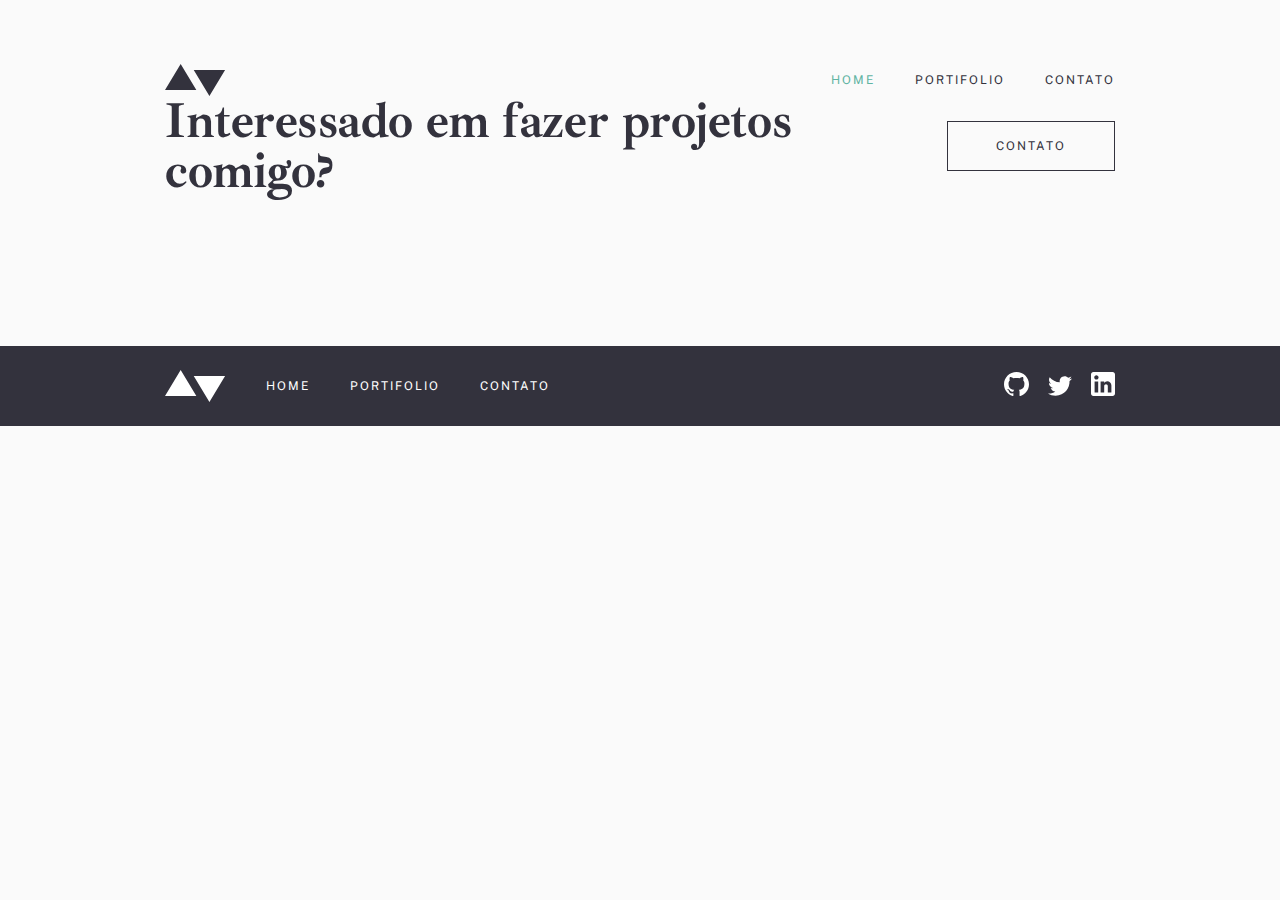
==== pages/contato/index.html @ d25fe9f8 "Home" ====
<!DOCTYPE html>
<html lang="pt">

<head>
    <meta charset="UTF-8">
    <meta name="viewport" content="width=device-width, initial-scale=1.0">
    <title>Document</title>

    <link rel="preconnect" href="https://fonts.googleapis.com">
    <link rel="preconnect" href="https://fonts.gstatic.com" crossorigin>
    <link
        href="https://fonts.googleapis.com/css2?family=Ibarra+Real+Nova:wght@400;700&family=Public+Sans:wght@100;400;700&display=swap"
        rel="stylesheet">
    <link rel="stylesheet" href="../../css/global.css">
    <link rel="stylesheet" href="../../css/fonts.css">
    <link rel="stylesheet" href="../../css/buttons.css">
    <link rel="stylesheet" href="../../css/forms.css">
    <link rel="stylesheet" href="../../css/header.css">
    <link rel="stylesheet" href="../../css/footer.css">
    <link rel="stylesheet" href="../../css/colors.css">
    <link rel="stylesheet" href="../../css/spacing.css">
    <link rel="stylesheet" href="../../css/container.css">
    <link rel="stylesheet" href="style.css">
</head>

<body>
    <div class="header">
        <img src="../../assets/logo-dark.svg" alt="logo">
        <nav class="header__nav">
            <a class="link color--cyan mr-4" href="#">Home</a>
            <a class="link mr-4" href="#">Portifolio</a>
            <a class="link" href="#">Contato</a>
        </nav>
    </div>
    <div class="container">
    </div>
    <div class="contact-section">
        <h1 class="title--h1">Interessado em fazer projetos comigo?</h1>
        <a href="" class="btn--contato">contato</a>
    </div>
    <div class="footer">
        <nav class="footer__nav">
            <img class="mr-4" src="../../assets/logo-light.svg" alt="logo">
            <a class="link mr-4 color--white" href="">Home</a>
            <a class="link mr-4 color--white" href="">Portifolio</a>
            <a class="link color--white" href="">Contato</a>
        </nav>
        <div class="footer__redes">
            <a class="mr-1_5" href=""><img src="../../assets/icons/github-light.svg" alt="github icon"></a>
            <a class="mr-1_5" href=""><img src="../../assets/icons/twitter-light.svg" alt="twitter icon"></a>
            <a href=""><img src="../../assets/icons/linkedin-light.svg" alt="linkedin icon"></a>
        </div>
    </div>
</body>

</html>
---- css/global.css ----
*{
    font-family: 'Public Sans', sans-serif;

    padding: 0;
    margin: 0;
    box-sizing: border-box;
}
body{
    display: flex;
    flex-direction: column;
    align-items: center;

    background: #FAFAFA;

    padding-top: 64px;
}
---- css/fonts.css ----
/*Titulos*/
.title--h1{
    font-family: 'Ibarra Real Nova', serif;
    font-style: normal;
    font-weight: bold;
    font-size: 50px;
    line-height: 50px;
    letter-spacing: -0.446429px;  
    color: #33323D;
}
.title--h2{
    font-family: 'Ibarra Real Nova', serif;
    font-style: normal;
    font-weight: bold;
    font-size: 40px;
    line-height: 42px;
    letter-spacing: -0.357143px;
    color: #33323D;
}
.title--h3{
    font-family: 'Ibarra Real Nova', serif;
    font-style: normal;
    font-weight: normal;
    font-size: 32px;
    line-height: 36px; 
    letter-spacing: -0.285714px;   
    color: #33323D;
}

/*Textos*/
.text{
    font-family: 'Public Sans', sans-serif;
    font-style: normal;
    font-weight: normal;
    font-size: 16px;
    line-height: 30px;
    color: #33323D;
}
.text-size--small{
    font-size: 15px;
}

/*Links*/
.link{
    font-family: 'Public Sans', sans-serif;
    text-decoration: none;
    font-style: normal;
    font-weight: normal;
    font-size: 12px;
    line-height: 14px;
    letter-spacing: 2px;
    text-transform: uppercase;
    color: #33323D;    
}
---- css/buttons.css ----
/*Botao primario*/
.btn--sobre-mim{
    font-family: 'Public Sans', sans-serif;
    text-decoration: none;
    font-style: normal;
    font-weight: normal;
    font-size: 12px;
    line-height: 14px;
    text-align: center;
    letter-spacing: 2px;
    text-transform: uppercase;
    color: #FFFFFF;

    background: #203A4C;

    padding: 17px 48px;
}
.btn--sobre-mim:hover{
    background: #5FB4A2;
}

/*Botoes secundarios*/
.btn--contato{
    font-family: 'Public Sans', sans-serif;
    text-decoration: none;
    font-style: normal;
    font-weight: normal;
    font-size: 12px;
    line-height: 14px;
    letter-spacing: 2px;
    text-transform: uppercase;
    color: #33323D;

    background: #FAFAFA;

    padding: 17px 48px;
    border: 1px solid #33323D;
}
.btn--contato:hover{
    color: #FAFAFA;

    background: #33323D;
}
.btn--enviar{
    font-family: 'Public Sans', sans-serif;
    text-decoration: none;
    font-style: normal;
    font-weight: normal;
    font-size: 12px;
    line-height: 14px;
    text-align: center;
    letter-spacing: 2px;
    text-transform: uppercase;
    color: #FFFFFF;

    background: #203A4C;
    
    padding: 17px 48px;
}
.btn--enviar:hover{
    background: #5FB4A2;
}
---- css/forms.css ----
/*Label*/
.label{
    font-family: 'Public Sans', sans-serif;
    font-style: normal;
    font-weight: bold;
    font-size: 13px;
    line-height: 30px;
    color: #33323D;  
    mix-blend-mode: normal;
    opacity: 0.8;
}

/*textarea*/
.textarea{
    resize: none;
    background: #EBEBEC;
    mix-blend-mode: normal;

    padding: 5px;
    border: 2px solid #EBEBEC;
}
.textarea:focus{
    border: 2px solid #000000;
}

/*input*/
.input{
    all: unset;
    cursor: text;
    background: #EBEBEC;
    mix-blend-mode: normal;

    padding: 10px 5px;
}
.input:focus{
    border: 2px solid #000000;
}
---- css/header.css ----
.header{
    display: flex;
    width: 100%;
    align-items: center;
    justify-content: space-between;

    padding: 0 165px;
}
.header__nav{
    display: flex;
    align-items: center;
    justify-content: space-between;
}
---- css/footer.css ----
.contact-section{
    display: flex;
    width: 100%;
    align-items: center;
    justify-content: space-between;

    padding: 0 165px;
    margin-bottom: 150px;
}
.contact-section h2{
    width: 30%;
}
.footer{
    display: flex;
    width: 100%;
    align-items: center;
    justify-content: space-between;

    background: #33323D;

    padding: 24px 165px;
}
.footer__nav{
    display: flex;
    align-items: center;
    justify-content: space-between;
}
---- css/colors.css ----
/*Cores primarias*/
.color--white{
    color: #ffffff;
}
.color--cyan{
    color: #5FB4A2;
}
.color--dark-blue{
    color: #203A4C;
}
.color--grayish-dark-blue{
    color: #33323D;
}

/*Cores de background*/
.bg-color--very-light-gray{
    background-color: #FAFAFA;
}

/*Cores de input*/
.input-color--light-gray{
    color: #EAEAEB;
}
---- css/spacing.css ----
.mt-5{
    margin-top: 50px;
}
.mt-15{
    margin-top: 150px;
}

.mr-1_5{
    margin-right: 15px;
}
.mr-4{
    margin-right: 40px;
}
.mr-50{
    margin-right: 500px;
}
.mr-28{
    margin-right: 280px;
}

.mb-3{
    margin-bottom: 30px;
}

.pt-5{
    padding-top: 50px;
}

.pr-5{
    padding-right: 50px;
}

.pb-5{
    padding-bottom: 50px;
}

.pl-2_5{
    padding-left: 25px;
}

/*flex alinhamento de itens unicos*/
.align-self--center{
    align-self: center;
}
---- css/container.css ----
.container{
    display: flex;
    width: 100%;
    flex-direction: column;
    align-items: center;

    padding: 0 165px;
}
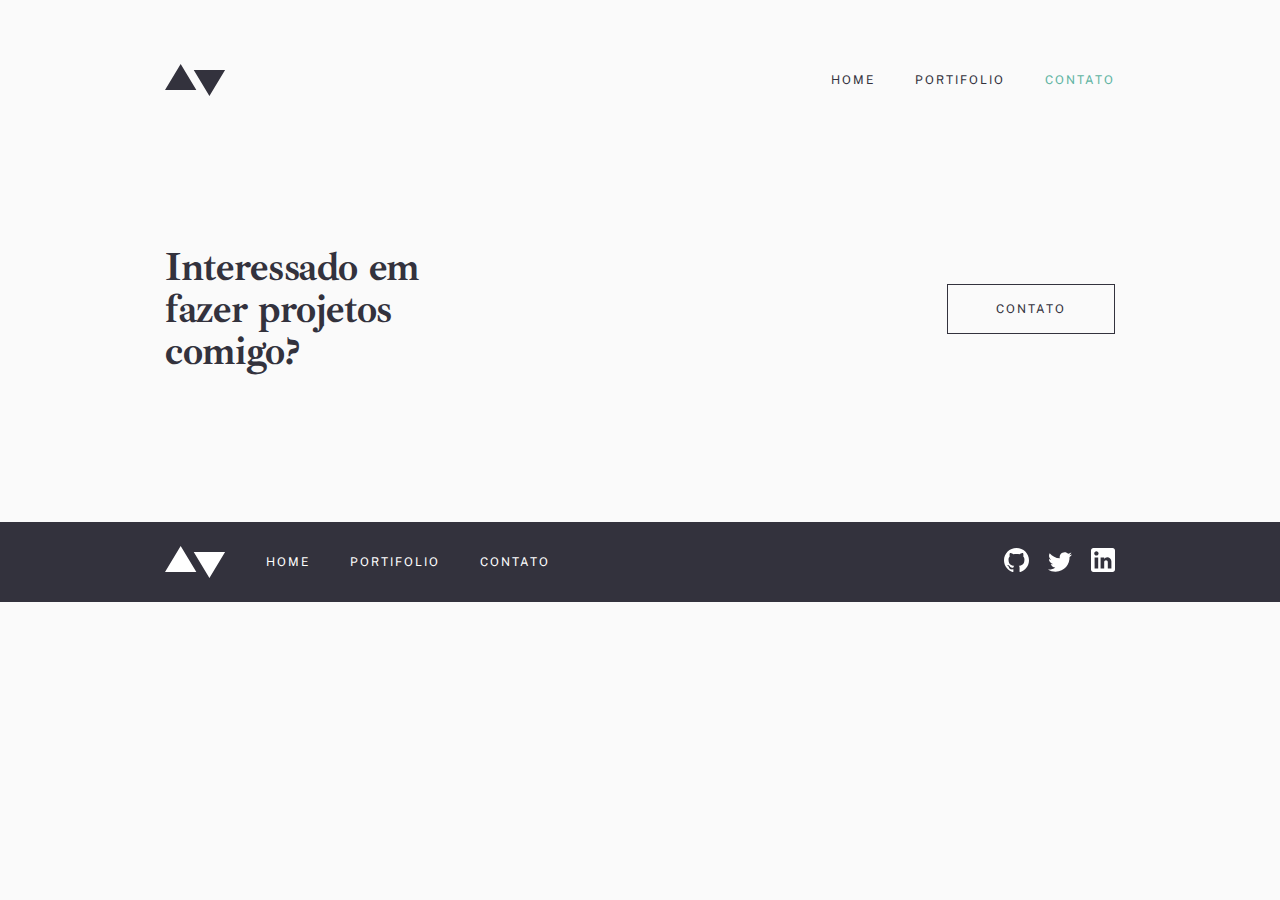
==== commit e415c557: "Home" ====
--- a/pages/contato/index.html
+++ b/pages/contato/index.html
@@ -4,7 +4,7 @@
 <head>
     <meta charset="UTF-8">
     <meta name="viewport" content="width=device-width, initial-scale=1.0">
-    <title>Document</title>
+    <title>titulo</title>
 
     <link rel="preconnect" href="https://fonts.googleapis.com">
     <link rel="preconnect" href="https://fonts.gstatic.com" crossorigin>
@@ -19,6 +19,7 @@
     <link rel="stylesheet" href="../../css/footer.css">
     <link rel="stylesheet" href="../../css/colors.css">
     <link rel="stylesheet" href="../../css/spacing.css">
+    <link rel="stylesheet" href="../../css/borders.css">
     <link rel="stylesheet" href="../../css/container.css">
     <link rel="stylesheet" href="style.css">
 </head>
@@ -27,15 +28,15 @@
     <div class="header">
         <img src="../../assets/logo-dark.svg" alt="logo">
         <nav class="header__nav">
-            <a class="link color--cyan mr-4" href="#">Home</a>
+            <a class="link mr-4" href="#">Home</a>
             <a class="link mr-4" href="#">Portifolio</a>
-            <a class="link" href="#">Contato</a>
+            <a class="link color--cyan" href="#">Contato</a>
         </nav>
     </div>
     <div class="container">
     </div>
-    <div class="contact-section">
-        <h1 class="title--h1">Interessado em fazer projetos comigo?</h1>
+    <div class="contact-section mt-15">
+        <h2 class="title--h2">Interessado em fazer projetos comigo?</h2>
         <a href="" class="btn--contato">contato</a>
     </div>
     <div class="footer">
--- a/css/borders.css
+++ b/css/borders.css
@@ -0,0 +1,6 @@
+.bt{
+    border-top: 2px solid #EBEBEC;
+}
+.bb{
+    border-bottom: 2px solid #EBEBEC;
+}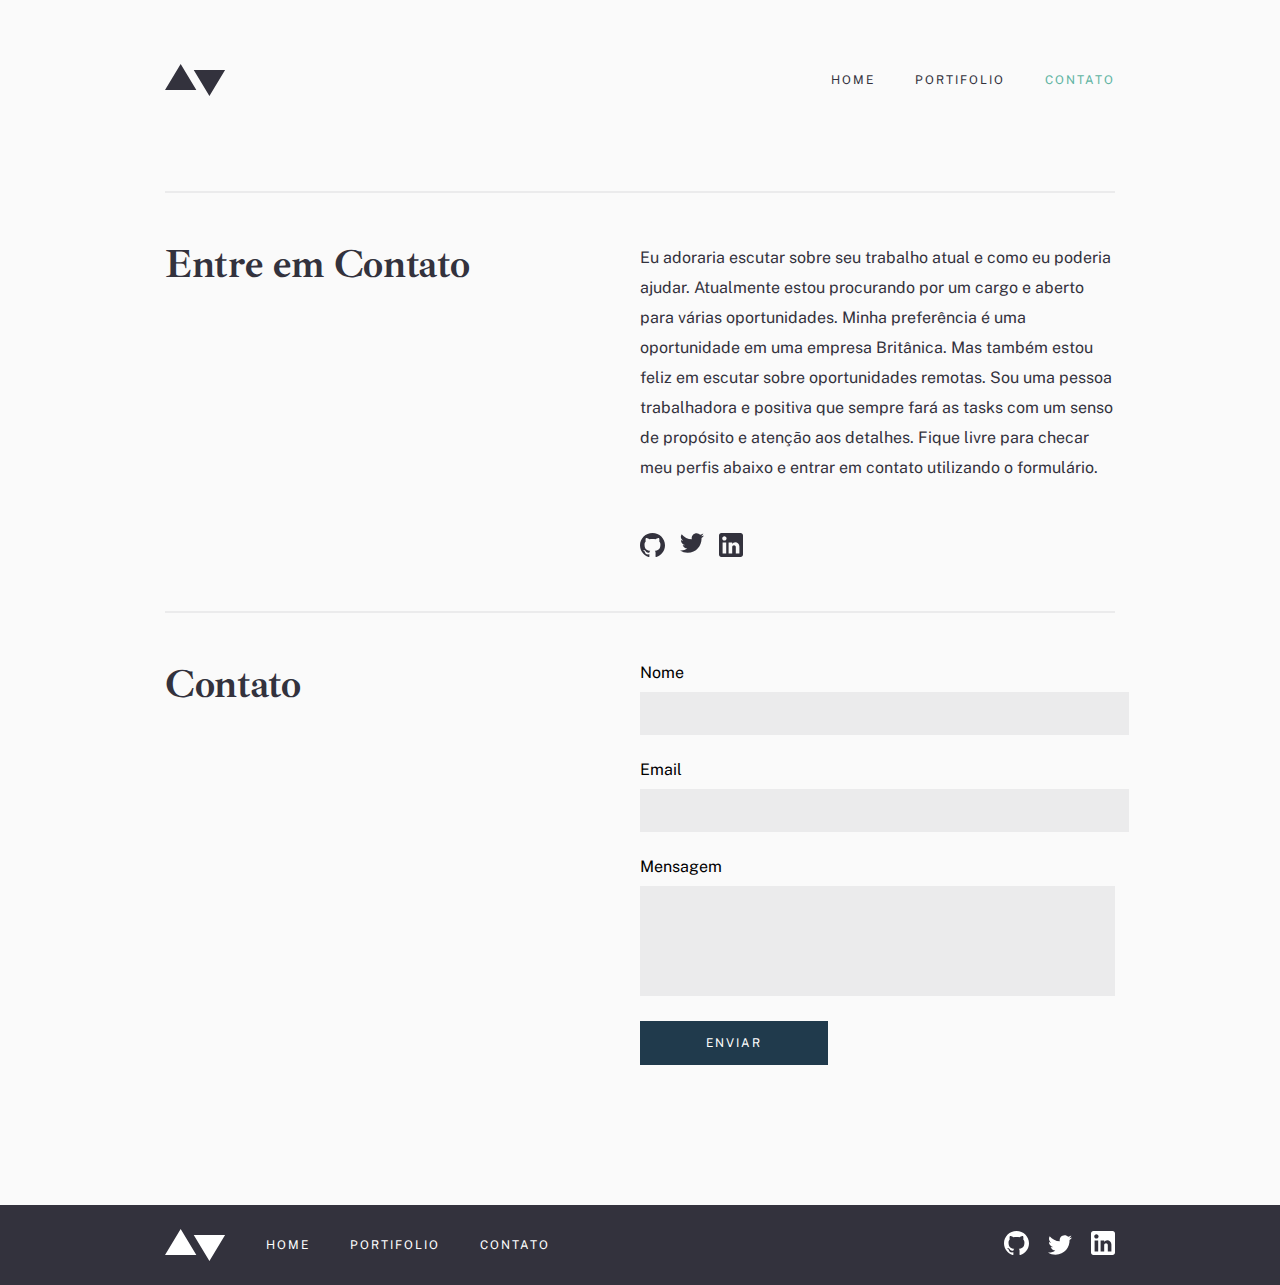
==== commit 7eb46440: "Contato" ====
--- a/pages/contato/index.html
+++ b/pages/contato/index.html
@@ -4,7 +4,7 @@
 <head>
     <meta charset="UTF-8">
     <meta name="viewport" content="width=device-width, initial-scale=1.0">
-    <title>titulo</title>
+    <title>Alex Spencer - Contato</title>
 
     <link rel="preconnect" href="https://fonts.googleapis.com">
     <link rel="preconnect" href="https://fonts.gstatic.com" crossorigin>
@@ -21,6 +21,7 @@
     <link rel="stylesheet" href="../../css/spacing.css">
     <link rel="stylesheet" href="../../css/borders.css">
     <link rel="stylesheet" href="../../css/container.css">
+    <link rel="stylesheet" href="/css/portifolio.css">
     <link rel="stylesheet" href="style.css">
 </head>
 
@@ -28,28 +29,53 @@
     <div class="header">
         <img src="../../assets/logo-dark.svg" alt="logo">
         <nav class="header__nav">
-            <a class="link mr-4" href="#">Home</a>
-            <a class="link mr-4" href="#">Portifolio</a>
-            <a class="link color--cyan" href="#">Contato</a>
+            <a class="link mr-4" href="../home/index.html">Home</a>
+            <a class="link mr-4" href="../portfolio/index.html">Portifolio</a>
+            <a class="link color--cyan" href="../contato/index.html">Contato</a>
         </nav>
     </div>
-    <div class="container">
-    </div>
-    <div class="contact-section mt-15">
-        <h2 class="title--h2">Interessado em fazer projetos comigo?</h2>
-        <a href="" class="btn--contato">contato</a>
+    <div class="container mt-9_5 mb-9">
+        <div class="section bt bb">
+            <h2 class="title--h2 width--half-line">Entre em Contato</h2>
+            <div class="section__content">
+                <p class="text mb-5">
+                    Eu adoraria escutar sobre seu trabalho atual e como eu poderia ajudar. Atualmente estou procurando
+                    por um cargo e aberto para várias oportunidades. Minha preferência é uma oportunidade em uma empresa
+                    Britânica. Mas também estou feliz em escutar sobre oportunidades remotas. Sou uma pessoa
+                    trabalhadora e positiva que sempre fará as tasks com um senso de propósito e atenção aos detalhes.
+                    Fique livre para checar meu perfis abaixo e entrar em contato utilizando o formulário.
+                </p>
+                <div class="display--flex">
+                    <a class="mr-1_5" href="#"><img src="/assets/icons/github-dark.svg" alt="github"></a>
+                    <a class="mr-1_5" href="#"><img src="/assets/icons/twitter-dark.svg" alt="twitter"></a>
+                    <a href="#"><img src="/assets/icons/linkedin-dark.svg" alt="linkedin"></a>
+                </div>
+            </div>
+        </div>
+        <div class="section">
+            <h2 class="title--h2 width--half-line">Contato</h2>
+            <div class="section__content">
+                <label for="nome" class="mb-1">Nome</label>
+                <input id="nome" class="input mb-2_5" type="text">
+                <label for="email" class="mb-1">Email</label>
+                <input id="email" class="input mb-2_5" type="text">
+                <label for="mensagem" class="mb-1">Mensagem</label>
+                <textarea id="mensagem" class="textarea mb-2_5" rows="6"></textarea>
+                <a href="#" class="btn--enviar">Enviar</a>
+            </div>
+        </div>
     </div>
     <div class="footer">
         <nav class="footer__nav">
             <img class="mr-4" src="../../assets/logo-light.svg" alt="logo">
-            <a class="link mr-4 color--white" href="">Home</a>
-            <a class="link mr-4 color--white" href="">Portifolio</a>
-            <a class="link color--white" href="">Contato</a>
+            <a class="link mr-4 color--white" href="../home/index.html">Home</a>
+            <a class="link mr-4 color--white" href="../portfolio/index.html">Portifolio</a>
+            <a class="link color--white" href="../contato/index.html">Contato</a>
         </nav>
         <div class="footer__redes">
-            <a class="mr-1_5" href=""><img src="../../assets/icons/github-light.svg" alt="github icon"></a>
-            <a class="mr-1_5" href=""><img src="../../assets/icons/twitter-light.svg" alt="twitter icon"></a>
-            <a href=""><img src="../../assets/icons/linkedin-light.svg" alt="linkedin icon"></a>
+            <a class="mr-1_5" href="#"><img src="../../assets/icons/github-light.svg" alt="github icon"></a>
+            <a class="mr-1_5" href="#"><img src="../../assets/icons/twitter-light.svg" alt="twitter icon"></a>
+            <a href="#"><img src="../../assets/icons/linkedin-light.svg" alt="linkedin icon"></a>
         </div>
     </div>
 </body>
--- a/css/global.css
+++ b/css/global.css
@@ -13,4 +13,39 @@
     background: #FAFAFA;
 
     padding-top: 64px;
+}
+
+/*Width*/
+.width--all-line{
+    width: 100%;
+}
+.width--half-line{
+    width: 50%;
+}
+
+/*Displays*/
+.display--flex{
+    display: flex;
+}
+
+/*flex alinhamento de itens*/
+.align-items--flex-start{
+    align-items: flex-start;
+}
+.align-items--flex-end{
+    align-items: flex-end;
+}
+.align-items--center{
+    align-items: center;
+}
+
+/*flex alinhamento de itens unicos*/
+.align-self--center{
+    align-self: center;
+}
+.justify-self--flex-start{
+    justify-self: flex-start;
+}
+.justify-self--flex-end{
+    justify-self: flex-end;
 }--- a/css/fonts.css
+++ b/css/fonts.css
@@ -22,7 +22,7 @@
     font-style: normal;
     font-weight: normal;
     font-size: 32px;
-    line-height: 36px; 
+    line-height: 42px; 
     letter-spacing: -0.285714px;   
     color: #33323D;
 }
@@ -51,4 +51,14 @@
     letter-spacing: 2px;
     text-transform: uppercase;
     color: #33323D;    
+}
+
+/*Pesos de fontes*/
+.font-weight--bold{
+    font-weight: bold;
+}
+
+/*Opacidade*/
+.opacity--0_5{
+    opacity: 0.5;
 }--- a/css/buttons.css
+++ b/css/buttons.css
@@ -55,7 +55,7 @@
 
     background: #203A4C;
     
-    padding: 17px 48px;
+    padding: 15px 66px;
 }
 .btn--enviar:hover{
     background: #5FB4A2;
--- a/css/forms.css
+++ b/css/forms.css
@@ -13,6 +13,7 @@
 /*textarea*/
 .textarea{
     resize: none;
+    width: 100%;
     background: #EBEBEC;
     mix-blend-mode: normal;
 
@@ -27,10 +28,12 @@
 .input{
     all: unset;
     cursor: text;
+    width: 100%;
     background: #EBEBEC;
     mix-blend-mode: normal;
 
     padding: 10px 5px;
+    border: 2px solid #EBEBEC;
 }
 .input:focus{
     border: 2px solid #000000;
--- a/css/spacing.css
+++ b/css/spacing.css
@@ -1,5 +1,12 @@
+/*Margens*/
 .mt-5{
     margin-top: 50px;
+}
+.mt-8{
+    margin-top: 80px;
+}
+.mt-9_5{
+    margin-top: 95px;
 }
 .mt-15{
     margin-top: 150px;
@@ -8,22 +15,66 @@
 .mr-1_5{
     margin-right: 15px;
 }
+.mr-3{
+    margin-right: 30px;
+}
 .mr-4{
     margin-right: 40px;
+}
+.mr-12{
+    margin-right: 120px;
+}
+.mr-28{
+    margin-right: 280px;
 }
 .mr-50{
     margin-right: 500px;
 }
-.mr-28{
-    margin-right: 280px;
+
+.mb-1{
+    margin-bottom: 10px;
 }
-
+.mb-1_5{
+    margin-bottom: 15px;
+}
+.mb-2_5{
+    margin-bottom: 25px;
+}
 .mb-3{
     margin-bottom: 30px;
 }
+.mb-4{
+    margin-bottom: 40px;
+}
+.mb-5{
+    margin-bottom: 50px;
+}
+.mb-6_5{
+    margin-bottom: 65px;
+}
+.mb-9{
+    margin-bottom: 90px;
+}
+.mb-10{
+    margin-bottom: 100px;
+}
+.mb-11_5{
+    margin-bottom: 115px;
+}
 
+.ml-3{
+    margin-left: 30px;
+}
+.ml-12{
+    margin-left: 120px;
+}
+
+/*Padding*/
 .pt-5{
     padding-top: 50px;
+}
+.pt-10{
+    padding-top: 100px;
 }
 
 .pr-5{
@@ -36,9 +87,4 @@
 
 .pl-2_5{
     padding-left: 25px;
-}
-
-/*flex alinhamento de itens unicos*/
-.align-self--center{
-    align-self: center;
 }--- a/css/portifolio.css
+++ b/css/portifolio.css
@@ -0,0 +1,35 @@
+.portifolio-section{
+    display: flex;
+    width: 100%;
+}
+.portifolio-section__aside{
+    display: flex;
+    width: 50%;
+    max-height: 520px;
+    flex-direction: column;
+    align-items: flex-start;
+
+    padding: 48px 0;
+}
+.portifolio-section__content{
+    display: flex;
+    width: 100%;
+    flex-direction: column;
+}
+.portifolio-section__img{
+    width: 100%;
+    height: 400px;
+}
+
+.portifolio-bar{
+    display: flex;
+    width: 100%;
+    align-items: center;
+    justify-content: space-between;
+
+    padding: 32px 0;
+}
+.portifolio-bar__project{
+    display: flex;
+    flex-direction: column;
+}--- a/pages/contato/style.css
+++ b/pages/contato/style.css
@@ -0,0 +1,12 @@
+.section{
+    display: flex;
+    width: 100%;
+
+    padding: 50px 0;
+}
+.section__content{
+    display: flex;
+    width: 50%;
+    flex-direction: column;
+    align-items: flex-start;
+}